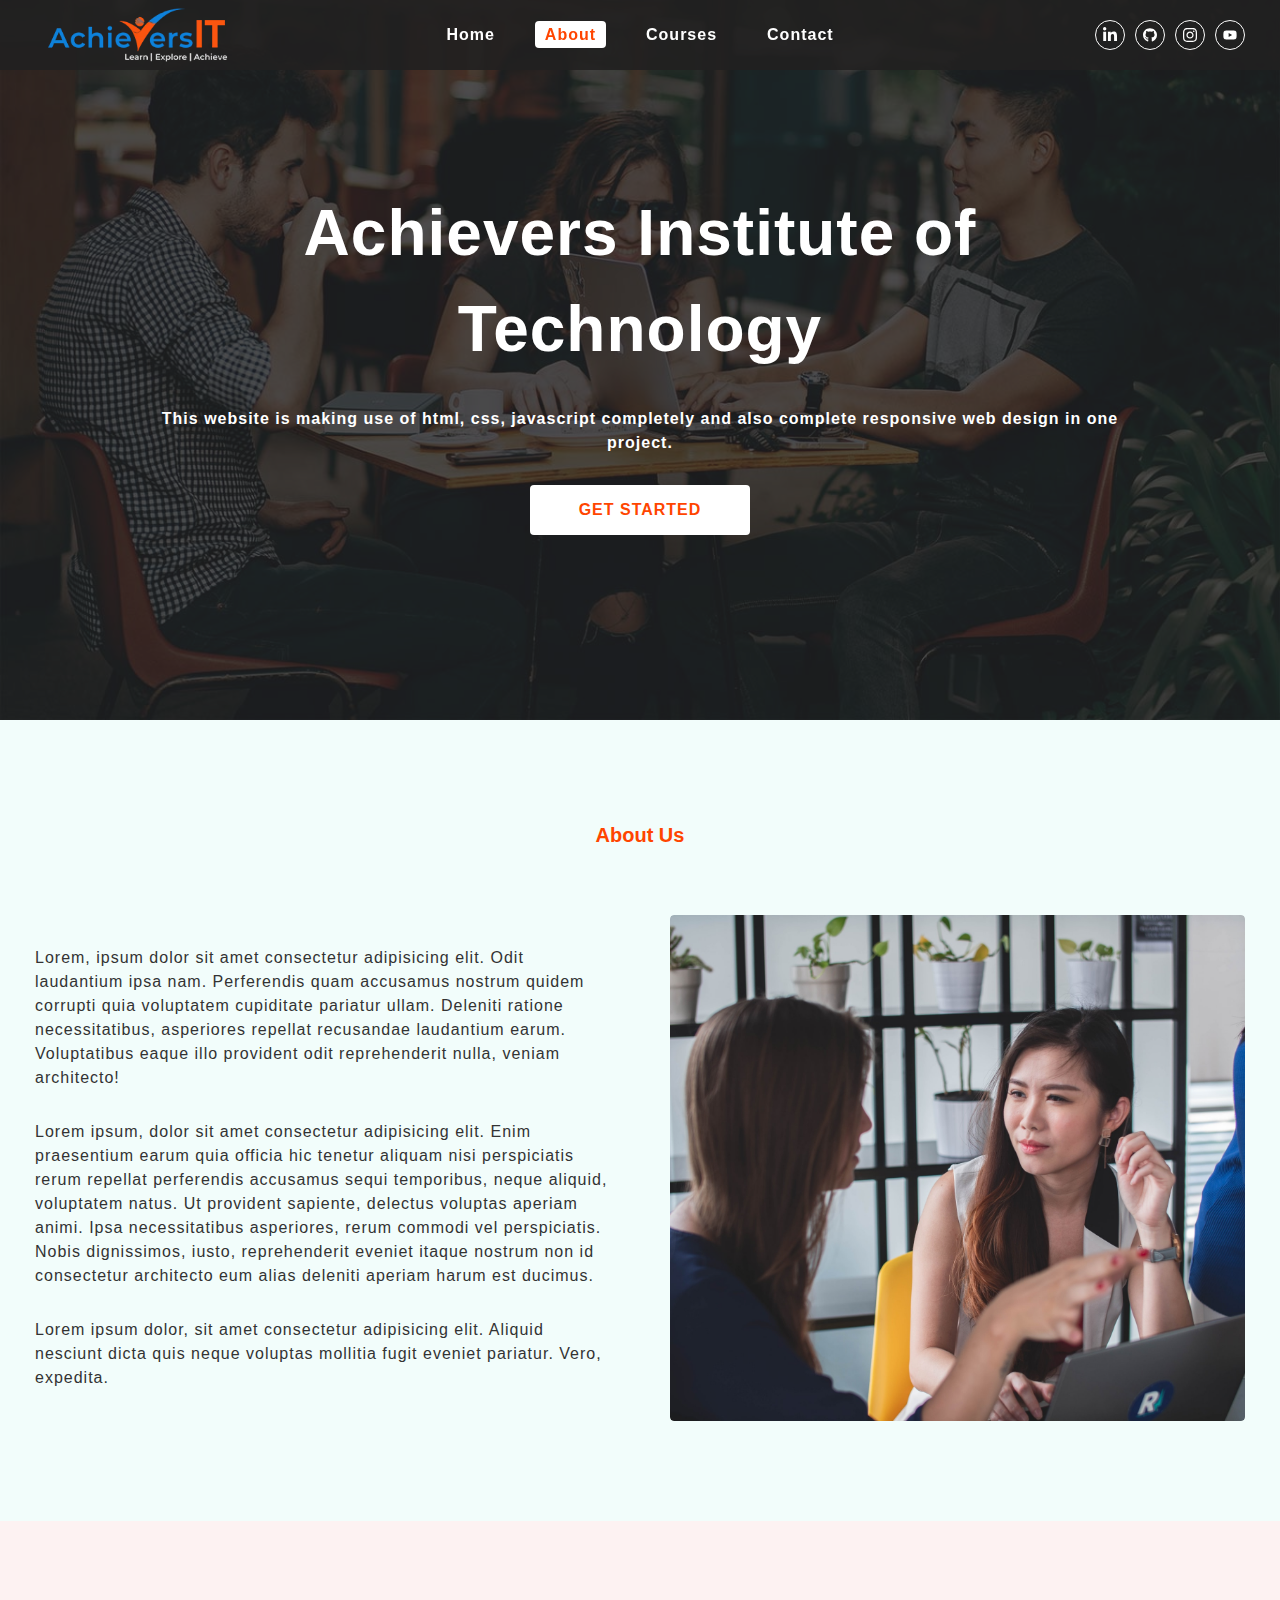
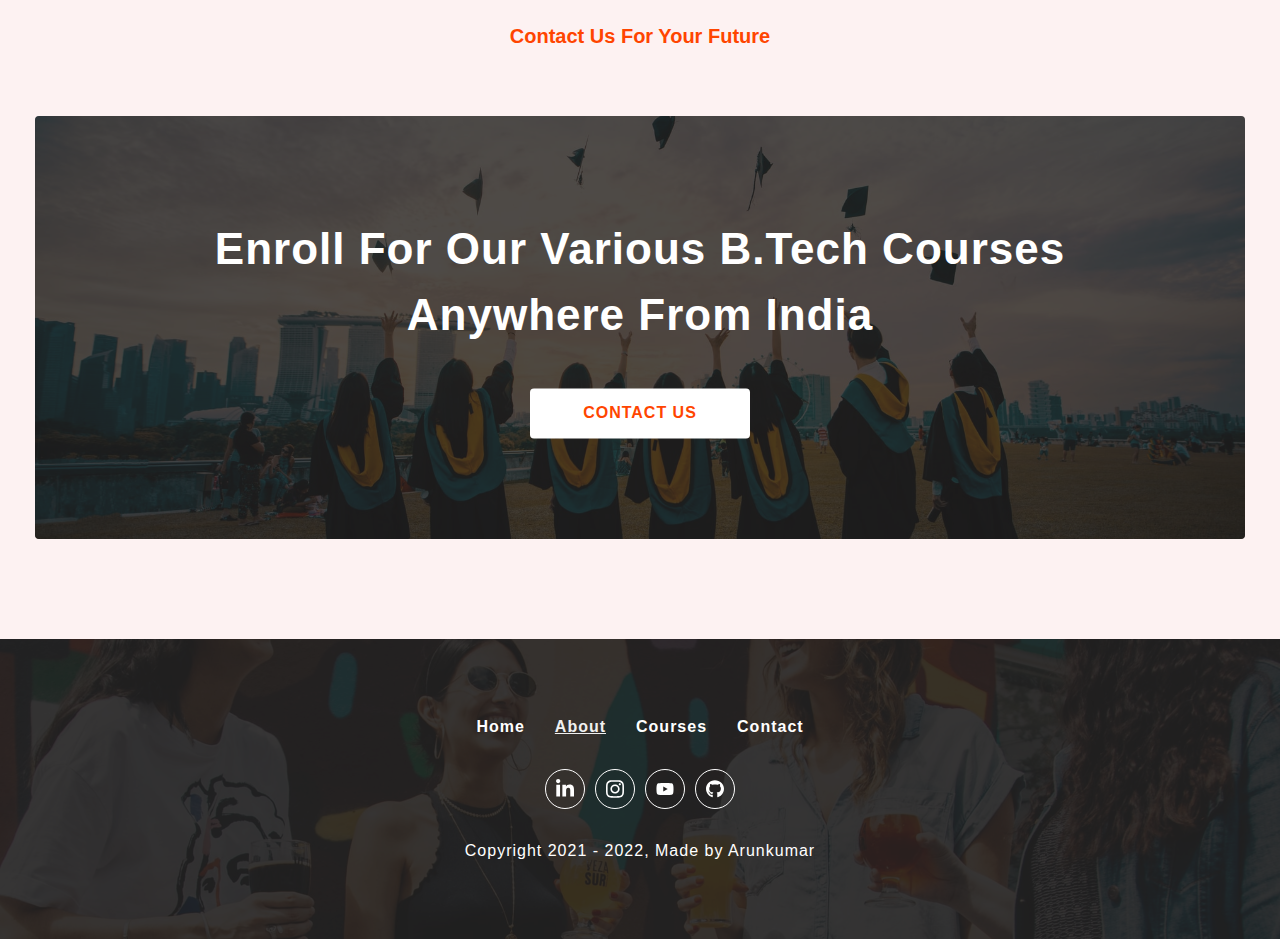
==== about.html @ 710d6ad5 "All styles and html Added" ====
<!DOCTYPE html>
<html lang="en">
<head>
    <meta charset="UTF-8">
    <meta http-equiv="X-UA-Compatible" content="IE=edge">
    <meta name="viewport" content="width=device-width, initial-scale=1.0">
    <link rel="shortcut icon" href="./icons/university.svg" type="image/x-icon">
    
    <title>Achievers</title>

    
</head>
<link rel="shortcut icon" href="./icons/university.svg" type="image/x-icon">
<link rel="stylesheet" href="./css/style.css">
<link rel="stylesheet" href="./css/navbar.css">
<link rel="stylesheet" href="./css/sidebar.css">
<link rel="stylesheet" href="./css/footer.css">
<link rel="stylesheet" href="./css/common.css">
<link rel="stylesheet" href="./css/single-featured.css">
<link rel="stylesheet" href="./css/home.css">
<script src="./js/script.js" defer></script>
<body>
    <!-- nav section start -->
    <nav class="nav-container stickynav">
        <div class="nav-center wrapper">
            <div class="logo-section">
                <a href="./">
                    <img src="./assets/AIT-white.jpg" alt="Achievers" class="logo">
                </a>
            </div>
            <div class="hamburger">
                <img src="./icons/bars.svg" alt="sidebar">
            </div>
            <div class="nav-links-main">
                <ul class="nav-links">
                    <li><a href="./" class="nav-link ">Home</a></li>
                    <li><a href="./about.html" class="nav-link active">About</a></li>
                    <li><a href="./courses.html" class="nav-link">Courses</a></li>
                    <li><a href="./contact.html" class="nav-link">Contact</a></li>
                </ul>
            </div>
            <div class="nav-social-links-main">
                <ul class="nav-social-links">
                    <li class="nav-social-link"><a href="https://www.linkedin.com/in/arun-kumar-246b78205/">
                        <img src="./icons/linkedin.svg" alt="linkedoni">
                    </a></li>
                    <li class="nav-social-link"><a href="https://github.com/Arun998">
                        <img src="./icons/github.svg" alt="github">
                    </a></li>
                    <li class="nav-social-link"><a href="https://www.linkedin.com/in/arun-kumar-246b78205/">
                        <img src="./icons/instagram.svg" alt="instagram">
                    </a></li>
                    <li class="nav-social-link"><a href="https://www.youtube.com/@achieversittrainings8929/videos">
                        <img src="./icons/youtube.svg" alt="Youtube">
                    </a></li>
                </ul>
            </div>
        </div>
    </nav>
    <!-- nav section ended -->
    <!-- sidebar section start -->
    <aside class="sidebar-container">
        <div class="sidebar-center wrapper">
          <div class="side-header">
            <div class="logo-section">
              <a href="#home"
                ><img
                  src="./assets/AIT-white.jpg"
                  alt="university logo"
                  class="logo"
              /></a>
            </div>
            <div class="close-button">
              <img src="./icons/close.svg" alt="sidebar close" />
            </div>
          </div>
          <div class="sidebar-content">
            <div class="sidebar-links-main paddingTopMobile-fifty">
              <ul class="sidebar-links">
                <li><a class="nav-link active" href="./">Home</a></li>
                <li><a class="nav-link" href="./about.html">about</a></li>
                <li><a class="nav-link" href="./courses.html">courses</a></li>
                <li><a class="nav-link" href="./contact.html">contact</a></li>
              </ul>
            </div>
          </div>
        </div>
      </aside>
    <!-- sidebar section end -->

    <!-- home hero section start -->
    <div class="home-page page-hero-container">
        <div class="page-hero">
          <div class="hero-img-component">
            <div class="img-container">
              <img
                src="./assets/carousel-2.jpg"
                alt="home page hero image"
              />
            </div>
          </div>
          <div
            class="hero-box paddingTopMobile-thirty paddingBottomMobile-thirty"
          >
            <div class="hero-content wrapper text-container text-center">
              <h1 class="heading">Achievers Institute of Technology</h1>
              <p class="desc">
                This website is making use of html, css, javascript
                completely and also  complete responsive web design
                in one project.
              </p>
              <div class="button-container">
                <a
                  href="./contact.html"
                  class="home-button button-primary-light display-inline-flex"
                >
                  get started
                </a>
              </div>
            </div>
          </div>
        </div>
      </div>
      <!-- home hero section end -->
      <!-- single featured component start -->
    <div
    class="single-featured-container reverse-content light-blue-background"
  >
    <div class="single-featured-center wrapper">
      <div
        class="section-title paddingTopDesktop-hundred paddingTopMobile-fifty"
      >
        <h3 class="title">about us</h3>
        <div class="underline"></div>
      </div>
      <section
        class="single-featured paddingTopDesktop-fifty paddingBottomDesktop-hundred paddingTopMobile-fifty paddingBottomMobile-fifty"
      >
        <div
          class="image-component single-featured-image paddingBottomMobile-fifty"
        >
          <img
            src="./assets/about-section.jpeg"
            alt="about section featured content"
          />
        </div>
        <div class="single-featured-text-component">
          <div class="featured-center">
            <div class="about-info">
              <p>
                Lorem, ipsum dolor sit amet consectetur adipisicing elit. Odit
                laudantium ipsa nam. Perferendis quam accusamus nostrum quidem
                corrupti quia voluptatem cupiditate pariatur ullam. Deleniti
                ratione necessitatibus, asperiores repellat recusandae
                laudantium earum. Voluptatibus eaque illo provident odit
                reprehenderit nulla, veniam architecto!
              </p>
              <p>
                Lorem ipsum, dolor sit amet consectetur adipisicing elit. Enim
                praesentium earum quia officia hic tenetur aliquam nisi
                perspiciatis rerum repellat perferendis accusamus sequi
                temporibus, neque aliquid, voluptatem natus. Ut provident
                sapiente, delectus voluptas aperiam animi. Ipsa necessitatibus
                asperiores, rerum commodi vel perspiciatis. Nobis dignissimos,
                iusto, reprehenderit eveniet itaque nostrum non id consectetur
                architecto eum alias deleniti aperiam harum est ducimus.
              </p>
              <p>
                Lorem ipsum dolor, sit amet consectetur adipisicing elit.
                Aliquid nesciunt dicta quis neque voluptas mollitia fugit
                eveniet pariatur. Vero, expedita.
              </p>
            </div>
          </div>
        </div>
      </section>
    </div>
  </div>
  <!-- single featured component end -->
      <!-- contact promotion section start -->
  <div class="contact-promotion-container light-pink-background">
    <div class="contact-promotion-center wrapper">
      <div
        class="section-title paddingTopDesktop-hundred paddingTopMobile-fifty"
      >
        <h3 class="title">contact us for your future</h3>
        <div class="underline"></div>
      </div>
      <section
        class="contact-promotion paddingTopDesktop-fifty paddingBottomDesktop-hundred paddingTopMobile-fifty paddingBottomMobile-fifty"
      >
        <div class="contact-promo-img">
          <img
            src="./assets/contact-promotion.jpeg"
            alt="contact promotion image"
          />
          <div class="contact-info-container text-center text-container">
            <h2 class="contact-heading">
              enroll for our various b.tech courses anywhere from india
            </h2>
            <a href="./contact.html" class="button-primary-light"
              >contact us</a
            >
          </div>
        </div>
      </section>
    </div>
  </div>
  <!-- contact promotion section end -->
     <!-- footer section start -->
     <div class="footer-container">
        <div class="footer-center wrapper">
          <div class="footer-links-main">
            <ul class="footer-links">
              <li><a class="footer-link" href="./">Home</a></li>
              <li><a class="footer-link active" href="./about.html">about</a></li>
              <li><a class="footer-link" href="./courses.html">courses</a></li>
              <li>
                <a class="footer-link" href="./contact.html">contact</a>
              </li>
            </ul>
          </div>
          <div class="social-links-main">
            <ul class="social-links">
              <li class="social-link">
                <a
                  href="https://www.linkedin.com/in/arun-kumar-246b78205/"
                  target="_blank"
                >
                  <img src="./icons/linkedin.svg" alt="linkedin" />
                </a>
              </li>
              <li class="social-link">
                <a
                  href="https://www.linkedin.com/in/arun-kumar-246b78205/"
                  target="_blank"
                >
                  <img src="./icons/instagram.svg" alt="instagram" />
                </a>
              </li>
              <li class="social-link">
                <a
                  href="https://www.youtube.com/@achieversittrainings8929/videos"
                  target="_blank"
                >
                  <img src="./icons/youtube.svg" alt="youtube" />
                </a>
              </li>
              <li class="social-link">
                <a href="https://github.com/Arun998" target="_blank">
                  <img src="./icons/github.svg" alt="github" />
                </a>
              </li>
            </ul>
          </div>
          <div class="footer-copy-right">
            <p>
              Copyright 2021 - <span class="copyright-date">2022</span>, Made by
              Arunkumar
            </p>
          </div>
        </div>
      </div>
      <!-- footer section end -->
</body>
</html>
---- css/style.css ----
/* Global variables */
:root {
    --clr-primary:#0091ff;
    --clr-primary-light:#ff4500;
    --clr-white: #ffffff;
    --clr-white-light: #f0f0f0;
    --clr-shadow: #00000029;
    --clr-black: #333333;
    --clr-black-30: rgba(34, 32, 32, 0.3);
    --clr-black-80: #222020cc;
    --clr-black-90: #212020e6;
    --clr-pink-light: #fdf2f2;
    --clr-blue-light: #f2fdfb;

    --transition: all 0.3s linear;
    --box-shadow-light: 0px 3px 7px var(--clr-shadow);
    --box-shadow-dark: 0px 3px 7px var(--clr-black-30);
    --font-family: Arial, Helvetica, sans-serif;
    --radius: 4px;
        
}



/* Global Styles */
*,
::after,
::before {
  margin: 0px;
  padding: 0px;
  box-sizing: border-box;
}
*:focus {
  outline-width: 2px;
  outline-offset: 1px;
  outline-color: var(--clr-primary);
}
body {
  color: var(--clr-black);
  background: var(--clr-white);
  font-family: var(--font-family);
  line-height: 1.5;
}
ul {
  list-style-type: none;
}
a {
  text-decoration: none;
}
img {
  display: block;
}


/* global classes */
.wrapper {
    width: 100%;
    padding-left: 20px;
    padding-right: 20px;
    max-width: 1250px;
    margin-left: auto;
    margin-right: auto;
  }
  .display-block {
    display: block !important;
  }
  .text-container {
    max-width: 1000px;
    margin-left: auto;
    margin-right: auto;
  }
  .text-center {
    text-align: center;
  }
  .text-left {
    text-align: left;
  }
  .text-right {
    text-align: right;
  }
  .section-title .title {
    font-size: 20px;
    
    margin-bottom: 15px;
    text-align: center;
    text-transform: capitalize;
    color: var(--clr-primary-light);
  }
  .section-title .heading {
    color: var(--clr-primary-light);
    text-align: center;
    text-transform: capitalize;
    margin-left: auto;
    margin-right: auto;
  }



  @media screen and (max-width: 991px) {
    .full-width-mobile {
      width: 100%;
    }
  }
  @media screen and (min-width: 992px) {
    .full-width-desktop {
      width: 100%;
    }
  }
  .light-pink-background {
    background: var(--clr-pink-light);
  }
  .light-blue-background {
    background: var(--clr-blue-light);
  }
  
  /* buttons & inputs */
  .button-primary-dark,
  .button-primary-light {
    font-weight: bold;
    border: none;
    border: none;
    cursor: pointer;
    height: 45px;
    transition: var(--transition);
    font-size: 16px;
    text-transform: uppercase;
    letter-spacing: 1px;
    padding-left: 20px;
    padding-right: 20px;
    min-width: 200px;
    display: inline-flex;
    justify-content: center;
    align-items: center;
    border-radius: var(--radius);
  }
  .button-primary-dark {
    background: var(--clr-primary);
    color: var(--clr-white);
  }
  .button-primary-light {
    background: var(--clr-white);
    color: var(--clr-primary-light);
  }
  .button-primary-dark:hover {
    background: var(--clr-primary-light);
  }
  .button-primary-light:hover {
    background: var(--clr-white-light);
  }
  .primary-input,
  .primary-textarea {
    height: 45px;
    font-size: 16px;
    line-height: 25px;
    padding-left: 15px;
    padding-right: 15px;
    border-radius: 2px;
    border: 1px solid var(--clr-shadow);
    background: var(--clr-white);
    letter-spacing: 1px;
    font-family: var(--font-family);
  }
  .primary-textarea {
    height: unset;
    padding-top: 15px;
    padding-bottom: 15px;
    resize: vertical;
  }
  
  @media screen and (min-width: 769px) {
    .button-primary-dark,
    .button-primary-light {
      height: 50px;
      min-width: 220px;
    }
    .primary-input {
      height: 50px;
    }
  }

 
  .sidebar-container .logo-section {
    width:150px;
  }
  .sidebar-container .logo-section img{
    width:100%;
  }
  .sidebar-container .close-button{
    width: 25px;
  }
  /* animations */
  @keyframes bounceAnimation {
    0% {
      transform: scale(0.8);
    }
    100% {
      transform: scale(1.02);
    }
  }
---- css/navbar.css ----
/* navbar styles */
.nav-container{
    background-color: var(--clr-black-90);
    width:100%;
    min-height: 50px;
    display: flex;
    justify-content: center;
    align-items: center;
    top: -70px;
  }
  .nav-container.stickynav{
    position: fixed;
    top: 0;
    left: 0;
    z-index: 9;
    transition: var(--transition);
  }
  .nav-center{
    display: grid;
    grid-template-columns: repeat(2,1fr);
    align-items: center;
    justify-content: center;
    width: 100%;
  }
  .nav-links-main{
    display: none;
  }
  .nav-social-links-main{
    display: none;
  }
  .nav-container .logo-section{
    width:150px;
  }
  .nav-container .logo-section img{
    width:100%;
  }
  .nav-container .hamburger{
    width: 25px;
    display: flex;
    justify-self: flex-end;
  }
  

  @media screen and (min-width:992px) {
    .nav-container{
        min-height: 70px;
    }
    .nav-center{
        grid-template-columns: repeat(3,1fr);

    }
    .nav-container .logo-section{
        width:200px;
        cursor: pointer;
    }
    .nav-container .hamburger{
        display: none;
    }
    .nav-container .nav-links-main{
        display: flex;
    }
    .nav-container .nav-links{
        display: flex;
        column-gap: 30px;
    }
    .nav-container .nav-link{
        color: var(--clr-white);
        font-size: 16px;
        text-transform: capitalize;
        font-weight: bold;
        letter-spacing: 1px;
        padding: 5px 10px;
        border-radius: var(--radius);
    }
    .nav-container .nav-link.active, .nav-container .nav-link:hover{
        background: var(--clr-white);
        color:var(--clr-primary-light)
    }
    .nav-container .nav-social-links-main{
        display: flex;
        justify-self: flex-end;
    }
    .nav-container .nav-social-links-main .nav-social-links{
        display: flex;
        column-gap: 10px;
        justify-content: center;
        align-items: center;

        
    }
    .nav-social-links .nav-social-link{
        width:30px;
        height:30px;
        border:1px solid var(--clr-white);
        border-radius: 50%;
        display: flex;
        justify-content: center;
        align-items: center;
    }
    .nav-container .nav-social-link img{
        width:14px;
    }
    .nav-social-links-main .nav-social-link:hover{
        transition: var(--transition);
        transform: translateY(-3px);
    }
  }
---- css/sidebar.css ----
/* sidebar styles */
.sidebar-container {
    width: 100%;
    background: var(--clr-black);
    position: fixed;
    top: 0;
    left: -100%;
    height: 100vh;
    transition: var(--transition);
    /* transform: translateX(-100%); */
    opacity: 0;
    z-index: 10;
  }
  .sidebar-container.show-sidebar {
    opacity: 1;
    /* transform: translateX(0%); */
    left: 0%;
  }
  .sidebar-container .logo-section {
    width: 200px;
  }
  .sidebar-container .close-button {
    width: 25px;
  }
  .sidebar-container .side-header {
    width: 100%;
    height: 50px;
    display: flex;
    justify-content: space-between;
    align-items: center;
  }
  .sidebar-container .sidebar-content {
    width: 100%;
    height: 100%;
    display: flex;
    justify-content: center;
  }
  .sidebar-container .sidebar-links {
    display: flex;
    flex-direction: column;
    align-items: center;
    row-gap: 30px;
  }
  .sidebar-container .sidebar-links .nav-link {
    color: var(--clr-white);
    font-weight: bold;
    letter-spacing: 1px;
    text-transform: capitalize;
    padding: 5px 10px;
    border-radius: var(--radius);
  }
  .sidebar-container .sidebar-content .nav-link.active {
    background: var(--clr-white-light);
    color: var(--clr-black);
  }
---- css/footer.css ----
/* footer */
.footer-container {
    width: 100%;
    min-height: 300px;
    background: url("../assets/contact-banner.jpeg") no-repeat center/cover;
    position: relative;
    z-index: 1;
    display: flex;
    justify-content: center;
    align-items: center;
  }
  .footer-container::before {
    content: "";
    position: absolute;
    top: 0;
    left: 0;
    width: 100%;
    height: 100%;
    background: var(--clr-black-90);
    z-index: -1;
  }
  .footer-container .footer-center {
    display: flex;
    flex-direction: column;
    row-gap: 30px;
  }
  .footer-container .footer-links {
    display: flex;
    justify-content: center;
    column-gap: 30px;
    align-items: center;
  }
  .footer-container .footer-link {
    font-size: 16px;
    color: var(--clr-white);
    text-transform: capitalize;
    letter-spacing: 1px;
    font-weight: bold;
  }
  .footer-container .footer-link:hover,
  .footer-container .footer-link.active {
    color: var(--clr-white-light);
    text-decoration: underline;
    transition: var(--transition);
  }
  .footer-container .social-links {
    display: flex;
    justify-content: center;
    align-items: center;
    column-gap: 10px;
  }
  .footer-container .social-link {
    width: 40px;
    height: 40px;
    border-radius: 50%;
    border: 1px solid var(--clr-white);
    display: flex;
    justify-content: center;
    align-items: center;
  }
  .footer-container .social-link:hover {
    transition: var(--transition);
    transform: translateY(-3px);
  }
  .footer-container .social-link img {
    width: 18px;
  }
  .footer-copy-right p {
    color: var(--clr-white);
    font-size: 16px;
    text-align: center;
    letter-spacing: 1px;
    line-height: 24px;
  }
---- css/common.css ----
/* home-page-hero-container */
.page-hero-container {
    width: 100%;
  }
  .page-hero-container .hero-img-component {
    aspect-ratio: 375/220;
    overflow: hidden;
  }
  .page-hero-container .img-container,
  .page-hero-container img {
    width: 100%;
    height: 100%;
    object-fit: cover;
  }
  .page-hero-container .hero-box {
    width: 100%;
    background: var(--clr-primary);
    min-height: 250px;
    display: flex;
    justify-content: center;
    align-items: center;
  }
  .page-hero-container .hero-content {
    display: flex;
    flex-direction: column;
    row-gap: 30px;
  }
  .page-hero-container .heading {
    color: var(--clr-white);
    font-size: 24px;
    letter-spacing: 1px;
  }
  .page-hero-container .desc {
    color: var(--clr-white);
    font-size: 16px;
    font-weight: bold;
    letter-spacing: 1px;
  }
  .page-hero-container .small-heading {
    font-size: 18px;
    letter-spacing: 1px;
    text-transform: uppercase;
    color: var(--clr-white);
  }
  @media screen and (min-width: 992px) {
    .page-hero-container {
      position: relative;
    }
    .page-hero-container .hero-img-component {
      aspect-ratio: 1920/700;
      position: relative;
    }
    .home-page.page-hero-container .hero-img-component {
      aspect-ratio: 1920/1080;
      position: relative;
    }
    .page-hero-container .heading {
      font-size: 64px;
    }
    .page-hero-container .hero-img-component::before {
      position: absolute;
      content: "";
      width: 100%;
      height: 100%;
      top: 0;
      left: 0;
      background: var(--clr-black-80);
    }
    .page-hero-container .hero-box {
      position: absolute;
      background: transparent;
      top: 50%;
      left: 50%;
      transform: translate(-50%, -50%);
    }
    .page-hero-container .small-heading {
      font-size: 34px;
    }
    .page-hero-container .home-button {
      animation: bounceAnimation linear 3s infinite alternate;
    }
  }
  

  /* contact-promotion */
.contact-promotion {
  width: 100%;
}
.contact-promotion .contact-promo-img {
  position: relative;
  aspect-ratio: 355/400;
  overflow: hidden;
  border-radius: var(--radius);
}
.contact-promotion .contact-promo-img::before {
  position: absolute;
  content: "";
  width: 100%;
  height: 100%;
  top: 0;
  left: 0;
  background: var(--clr-black-80);
}
.contact-promotion .contact-promo-img img {
  width: 100%;
  height: 100%;
  object-fit: cover;
  border-radius: var(--radius);
}
.contact-promotion .contact-info-container {
  position: absolute;
  top: 50%;
  left: 50%;
  transform: translate(-50%, -50%);
  width: 100%;
  height: 100%;
  display: flex;
  justify-content: center;
  flex-direction: column;
  align-items: center;
  row-gap: 40px;
}
.contact-promotion .contact-info-container .contact-heading {
  font-size: 30px;
  color: var(--clr-white);
  letter-spacing: 1px;
  text-transform: capitalize;
}
@media screen and (min-width: 992px) {
  .contact-promotion .contact-promo-img {
    aspect-ratio: 1250/437;
  }
  .contact-promotion .contact-info-container .contact-heading {
    font-size: 44px;
  }
}

/* featured-courses */
.single-course {
  width: 100%;
  background: var(--clr-white);
  height: 100%;
  box-shadow: var(--box-shadow-light);
  border-radius: var(--radius);
  transition: var(--transition);
}
.single-course:hover {
  transform: translateY(-2px) scale(1.002);
  box-shadow: var(--box-shadow-dark);
}
.single-course .img-container {
  aspect-ratio: 355/250;
  overflow: hidden;
}
.single-course .img-container img {
  width: 100%;
  height: 100%;
  border-top-left-radius: var(--radius);
  border-top-right-radius: var(--radius);
  object-fit: cover;
  transition: var(--transition);
}
.single-course .course-title p {
  font-size: 22px;
  font-weight: bold;
  text-align: center;
  text-transform: capitalize;
  color: var(--clr-primary);
  margin-top: 30px;
  margin-bottom: 30px;
  padding-left: 10px;
  padding-right: 10px;
}
@media screen and (min-width: 992px) {
  .single-course .img-container {
    aspect-ratio: 396/300;
  }
  .single-course:hover img {
    transform: scale(1.05) rotateZ(2deg);
  }
}

/* layout classes */
.three-column-layout {
  display: grid;
  grid-template-columns: 1fr;
  gap: 30px;
}
@media screen and (min-width: 769px) {
  .three-column-layout {
    grid-template-columns: 1fr 1fr;
  }
}
@media screen and (min-width: 992px) {
  .three-column-layout {
    grid-template-columns: 1fr 1fr 1fr;
  }
}
  /* padding classes */
@media screen and (max-width: 991px) {
    .paddingTopMobile-ten {
      padding-top: 10px !important;
    }
    .paddingTopMobile-twenty {
      padding-top: 20px !important;
    }
    .paddingTopMobile-thirty {
      padding-top: 30px !important;
    }
    .paddingTopMobile-forty {
      padding-top: 40px !important;
    }
    .paddingTopMobile-fifty {
      padding-top: 50px !important;
    }
    .paddingBottomMobile-ten {
      padding-bottom: 10px !important;
    }
    .paddingBottomMobile-twenty {
      padding-bottom: 20px !important;
    }
    .paddingBottomMobile-thirty {
      padding-bottom: 30px !important;
    }
    .paddingBottomMobile-forty {
      padding-bottom: 40px !important;
    }
    .paddingBottomMobile-fifty {
      padding-bottom: 50px !important;
    }
  }
  @media screen and (min-width: 992px) {
    .paddingTopDesktop-ten {
      padding-top: 10px !important;
    }
    .paddingTopDesktop-twenty {
      padding-top: 20px !important;
    }
    .paddingTopDesktop-thirty {
      padding-top: 30px !important;
    }
    .paddingTopDesktop-forty {
      padding-top: 40px !important;
    }
    .paddingTopDesktop-fifty {
      padding-top: 50px !important;
    }
    .paddingTopDesktop-sixty {
      padding-top: 60px !important;
    }
    .paddingTopDesktop-seventy {
      padding-top: 70px !important;
    }
    .paddingTopDesktop-eighty {
      padding-top: 80px !important;
    }
    .paddingTopDesktop-ninety {
      padding-top: 90px !important;
    }
    .paddingTopDesktop-hundred {
      padding-top: 100px !important;
    }
    .paddingBottomDesktop-ten {
      padding-bottom: 10px !important;
    }
    .paddingBottomDesktop-twenty {
      padding-bottom: 20px !important;
    }
    .paddingBottomDesktop-thirty {
      padding-bottom: 30px !important;
    }
    .paddingBottomDesktop-forty {
      padding-bottom: 40px !important;
    }
    .paddingBottomDesktop-fifty {
      padding-bottom: 50px !important;
    }
    .paddingBottomDesktop-sixty {
      padding-bottom: 60px !important;
    }
    .paddingBottomDesktop-seventy {
      padding-bottom: 70px !important;
    }
    .paddingBottomDesktop-eighty {
      padding-bottom: 80px !important;
    }
    .paddingBottomDesktop-ninety {
      padding-bottom: 90px !important;
    }
    .paddingBottomDesktop-hundred {
      padding-bottom: 100px !important;
    }
  }
---- css/single-featured.css ----
/* single featured component */
.single-featured-container {
    width: 100%;
  }
  .single-featured-container .single-featured-image {
    width: 100%;
    aspect-ratio: 355/300;
    overflow: hidden;
    border-radius: var(--radius);
  }
  .single-featured-image img {
    width: 100%;
    height: 100%;
    border-radius: var(--radius);
    object-fit: cover;
  }
  .single-featured-text-component .about-info {
    display: flex;
    flex-direction: column;
    gap: 30px;
  }
  .single-featured-text-component .about-info p {
    font-size: 16px;
    letter-spacing: 1px;
  }
  .single-featured-text-component .contact-us-form {
    display: flex;
    flex-direction: column;
    gap: 30px;
    align-items: flex-start;
  }
  @media screen and (min-width: 992px) {
    .single-featured {
      display: flex;
      align-items: center;
      justify-content: space-between;
    }
    .single-featured-container.reverse-content .single-featured {
      flex-direction: row-reverse;
    }
    .single-featured-image,
    .single-featured-text-component {
      flex: 0 0 calc(50% - 30px);
    }
    .single-featured-container .single-featured-image {
      aspect-ratio: 625/550;
    }
  }
---- css/home.css ----
/* our campuses section && each campus */
.each-campus {
    width: 100%;
    border-radius: var(--radius);
    background: var(--clr-white);
    box-shadow: var(--box-shadow-light);
    transition: var(--transition);
  }
  .each-campus:hover {
    box-shadow: var(--box-shadow-dark);
    transform: translateY(-2px) scale(1.002);
  }
  .each-campus .img-container {
    aspect-ratio: 355/250;
    position: relative;
  }
  .each-campus .img-container .share-icon-campus {
    width: 50px;
    height: 50px;
    position: absolute;
    left: 50%;
    bottom: 0%;
    transform: translate(-50%, 50%);
    background: var(--clr-white);
    border-radius: 50%;
    border: 7px solid var(--clr-pink-light);
    display: flex;
    justify-content: center;
    align-items: center;
    padding: 10px;
    transition: var(--transition);
  }
  .each-campus .img-container .share-icon-campus:hover {
    border-color: var(--clr-blue-light);
    background: var(--clr-pink-light);
  }
  .each-campus .img-container .share-icon-campus img {
    width: 100%;
  }
  .each-campus .img-container img {
    width: 100%;
    height: 100%;
    object-fit: cover;
    border-top-left-radius: var(--radius);
    border-top-right-radius: var(--radius);
  }
  .each-campus .campus-info {
    margin-top: 50px;
    margin-bottom: 30px;
    padding-left: 10px;
    padding-right: 10px;
  }
  .each-campus .campus-info .campus-title {
    font-size: 22px;
    text-transform: capitalize;
    color: var(--clr-primary);
    letter-spacing: 1px;
  }
  .each-campus .campus-info .desc {
    font-size: 16px;
    letter-spacing: 1px;
    margin-top: 25px;
    margin-bottom: 25px;
    display: -webkit-box;
    -webkit-line-clamp: 3;
    -webkit-box-orient: vertical;
    overflow: hidden;
  }
  .each-campus .campus-info .address {
    font-size: 16px;
    text-transform: capitalize;
    color: var(--clr-primary);
    letter-spacing: 1px;
  }
  @media screen and (min-width: 992px) {
    .each-campus .img-container {
      aspect-ratio: 396/250;
    }
  }

  /* our facilities section card styles */
.each-facility {
    width: 100%;
    background: var(--clr-white);
    border-radius: var(--radius);
    box-shadow: var(--box-shadow-light);
    transition: var(--transition);
  }
  .each-facility:hover {
    box-shadow: var(--box-shadow-dark);
    transform: translateY(-2px) scale(1.002);
  }
  .each-facility .img-container {
    aspect-ratio: 355/250;
    overflow: hidden;
  }
  .each-facility .img-container img {
    width: 100%;
    height: 100%;
    object-fit: cover;
    border-top-left-radius: var(--radius);
    border-top-right-radius: var(--radius);
    transition: var(--transition);
  }
  .each-facility .facility-info .facility-title {
    font-size: 22px;
    color: var(--clr-primary);
    text-transform: capitalize;
    letter-spacing: 1px;
  }
  .each-facility .facility-info .facility-desc {
    font-size: 16px;
    letter-spacing: 1px;
    display: -webkit-box;
    -webkit-line-clamp: 3;
    -webkit-box-orient: vertical;
    overflow: hidden;
    margin-top: 25px;
    padding-left: 10px;
    padding-right: 10px;
  }
  @media screen and (min-width: 992px) {
    .each-facility .img-container {
      aspect-ratio: 396/300;
    }
    .each-facility:hover img {
      transform: scale(1.05) rotateZ(-2deg);
    }
  }
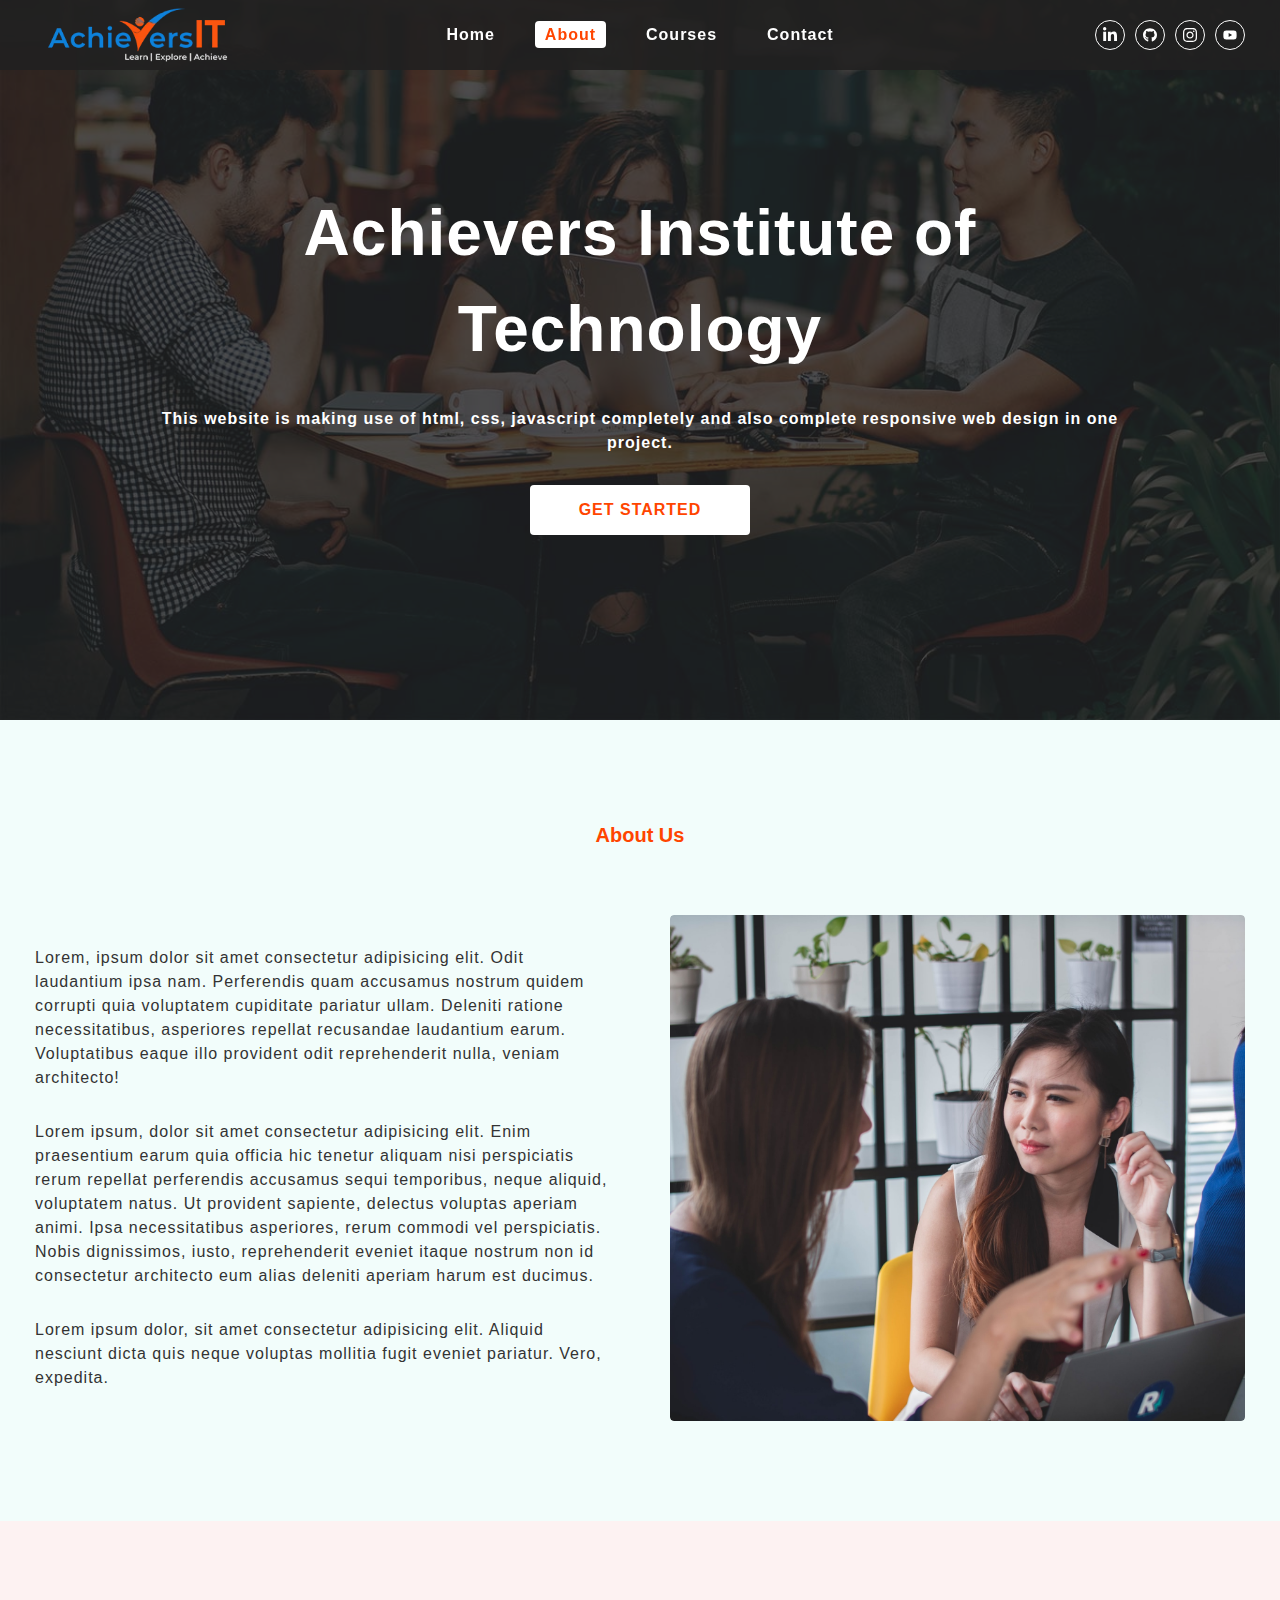
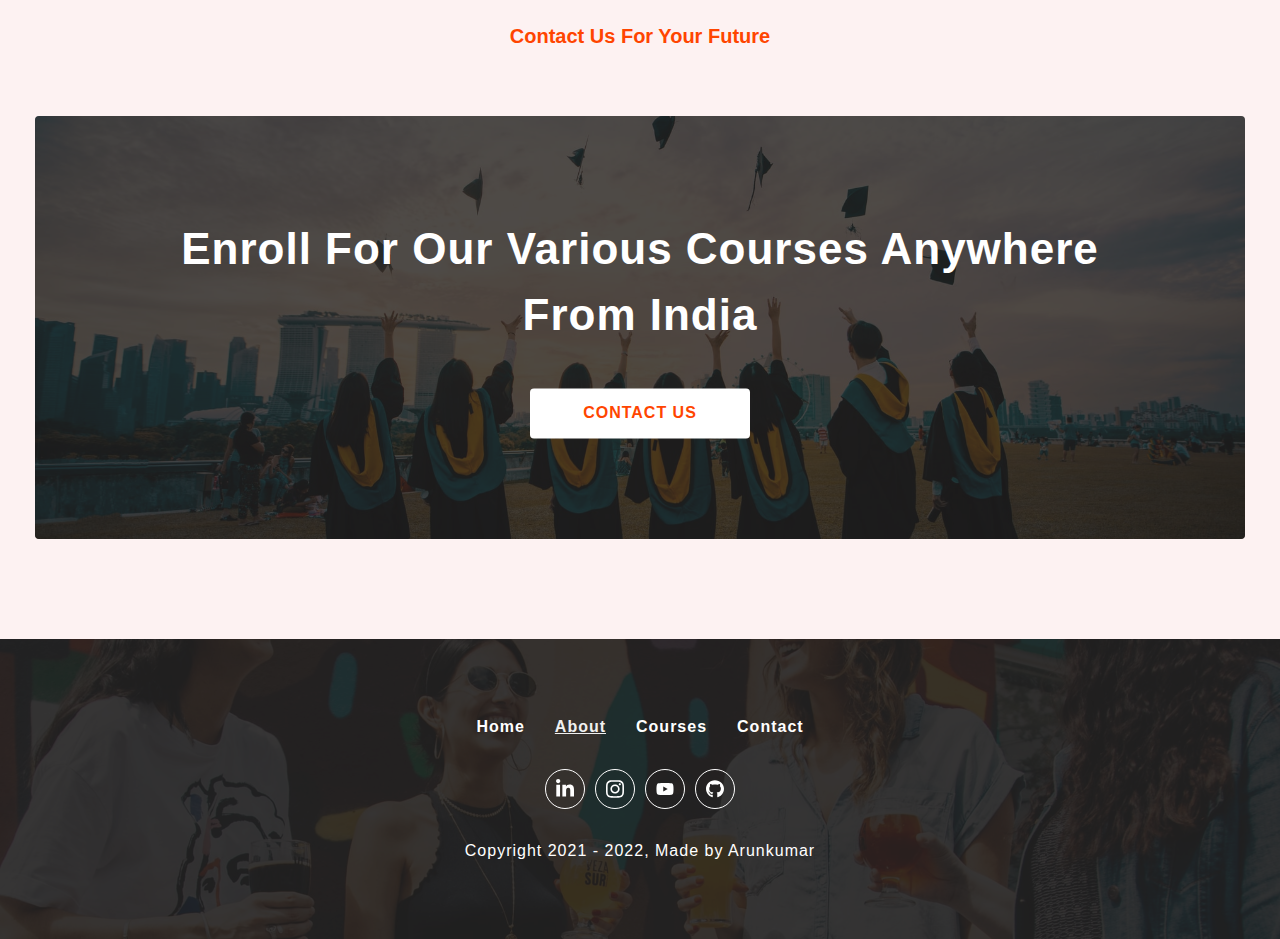
==== commit 524c7109: "AchieversIt project" ====
--- a/about.html
+++ b/about.html
@@ -196,7 +196,7 @@
           />
           <div class="contact-info-container text-center text-container">
             <h2 class="contact-heading">
-              enroll for our various b.tech courses anywhere from india
+              enroll for our various  courses anywhere from india
             </h2>
             <a href="./contact.html" class="button-primary-light"
               >contact us</a
